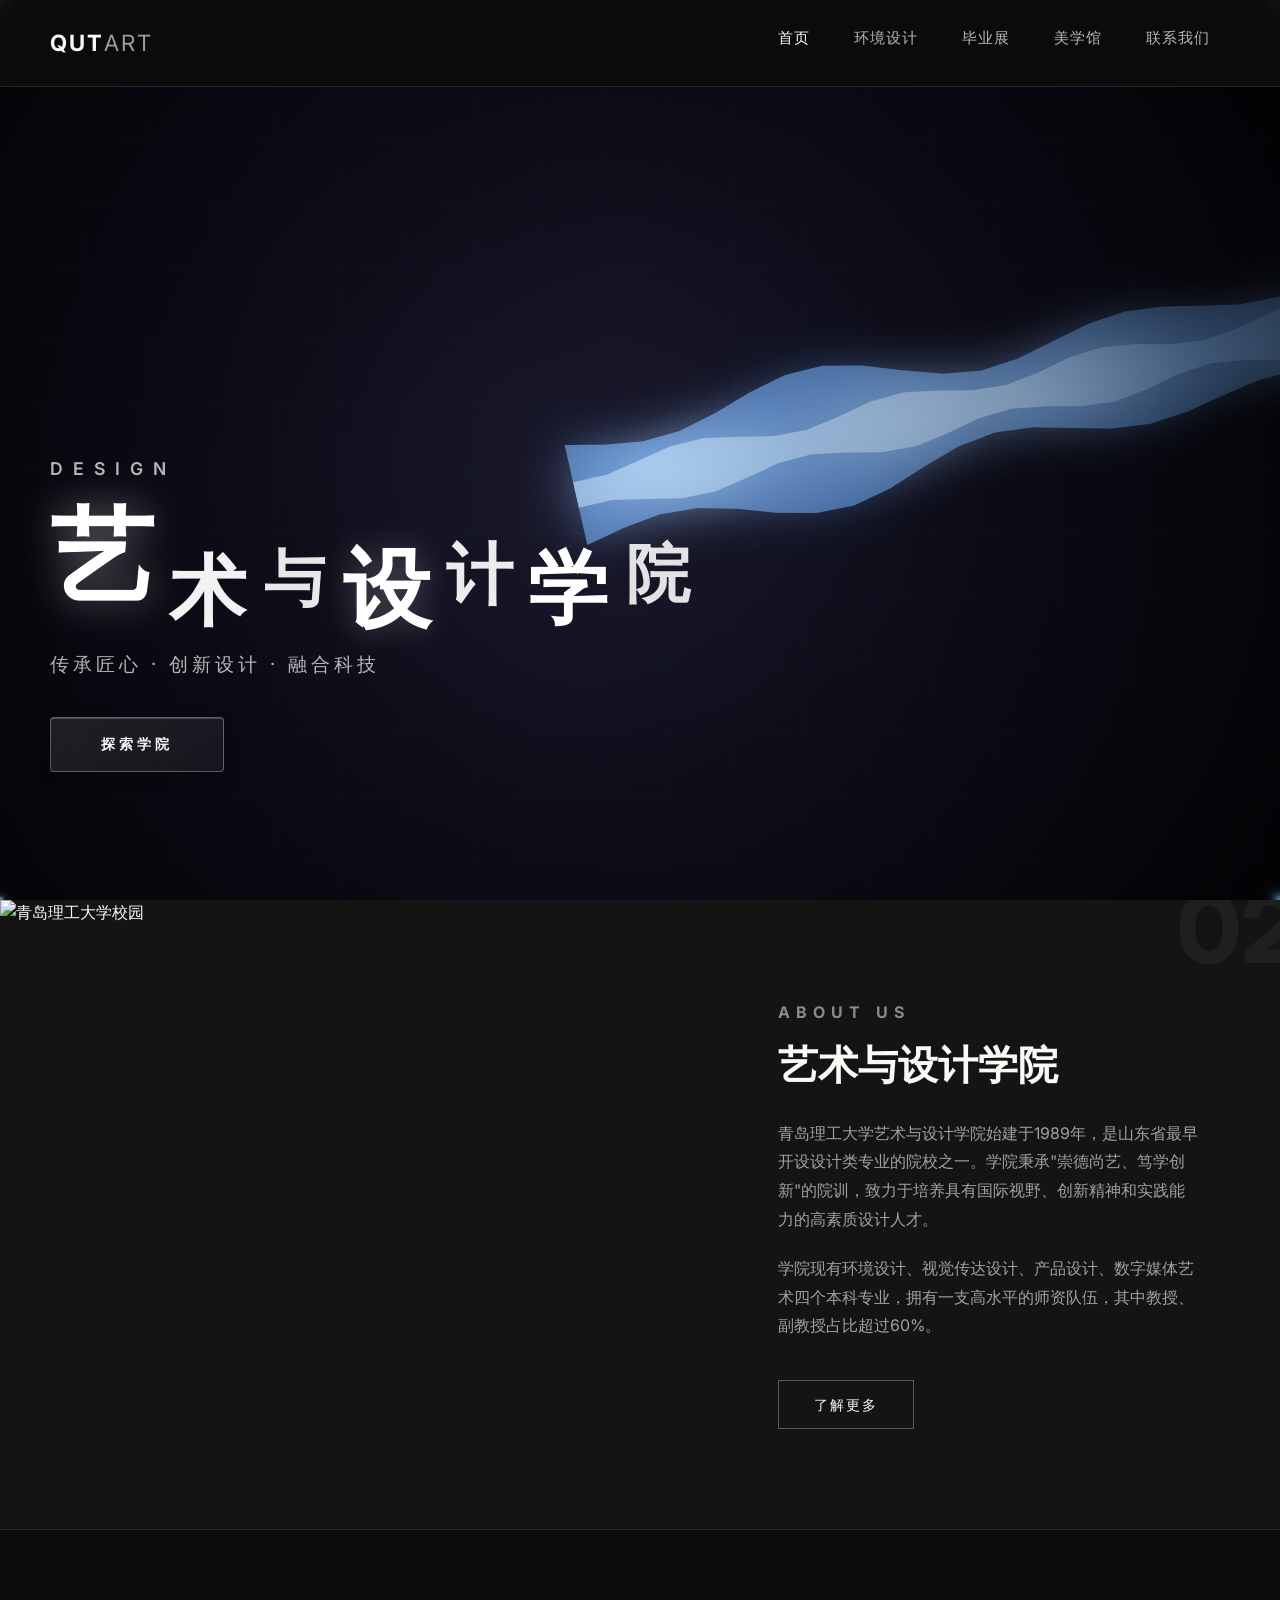
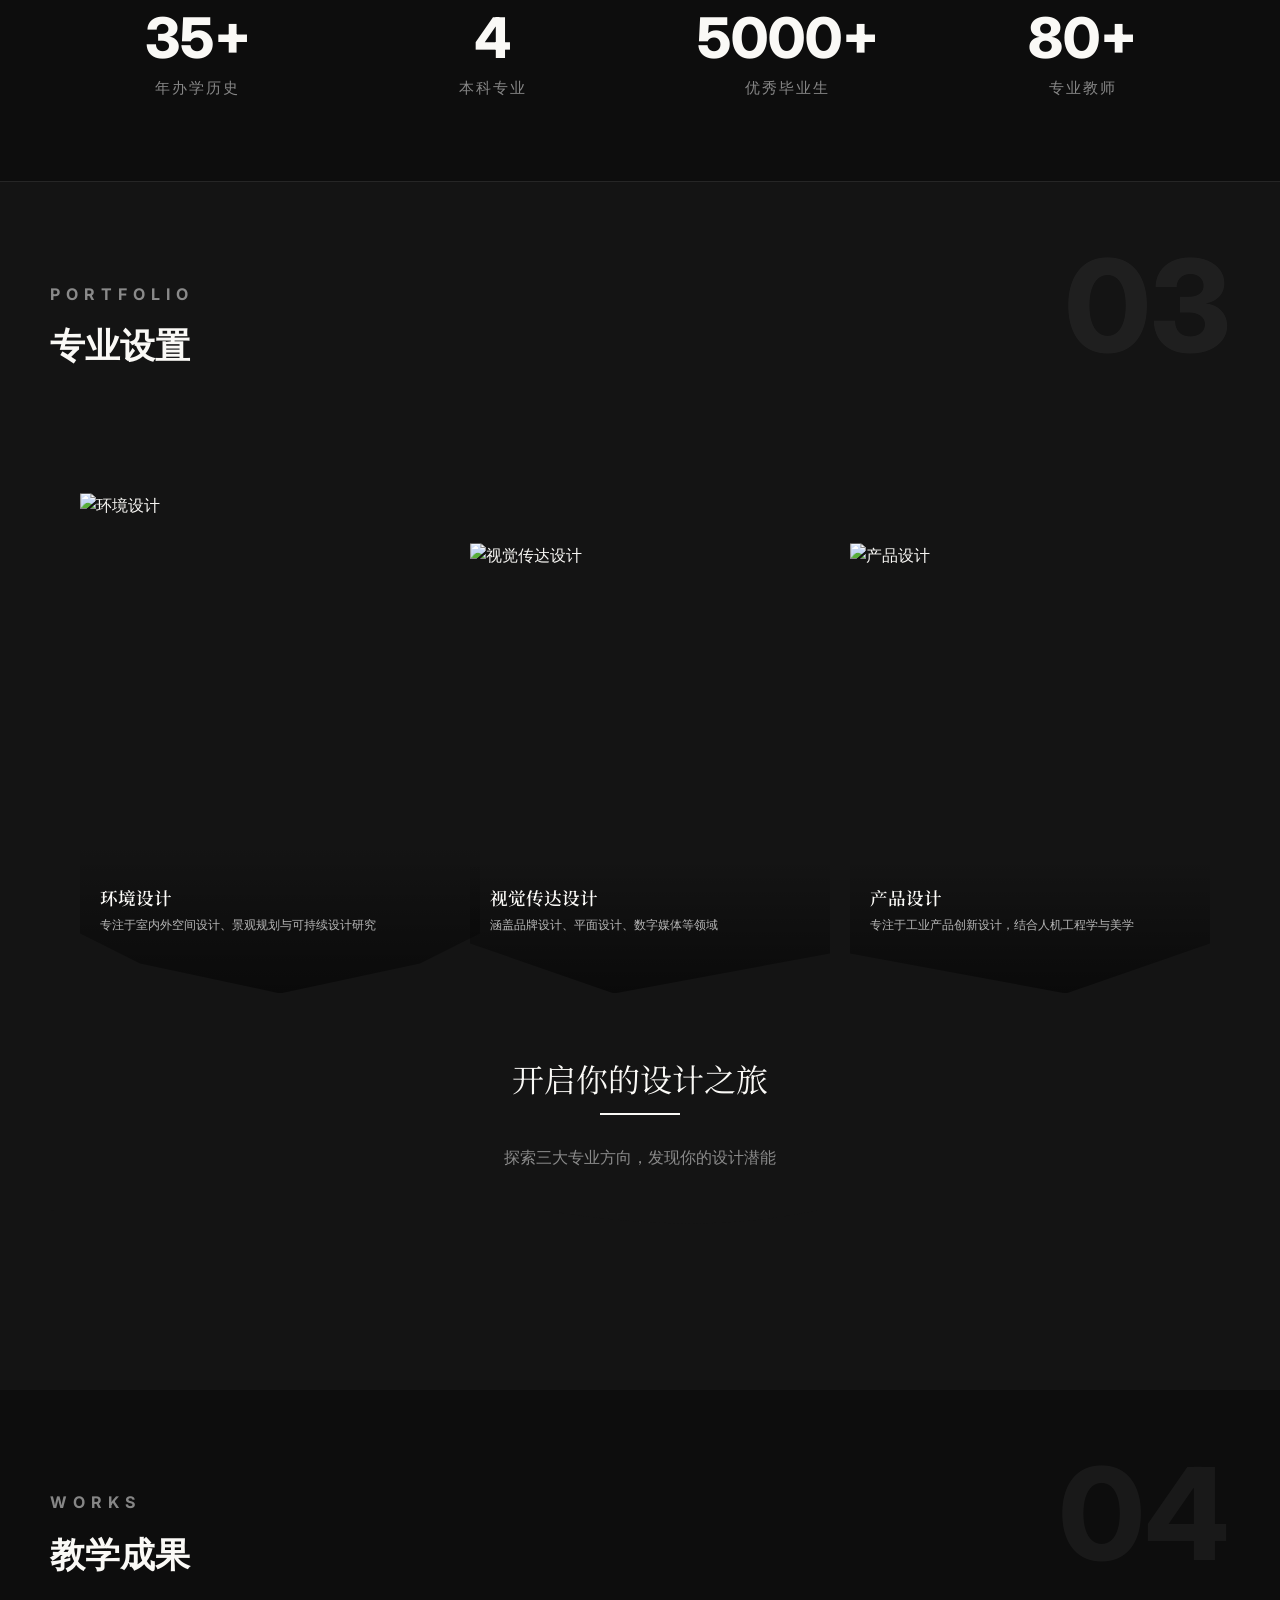
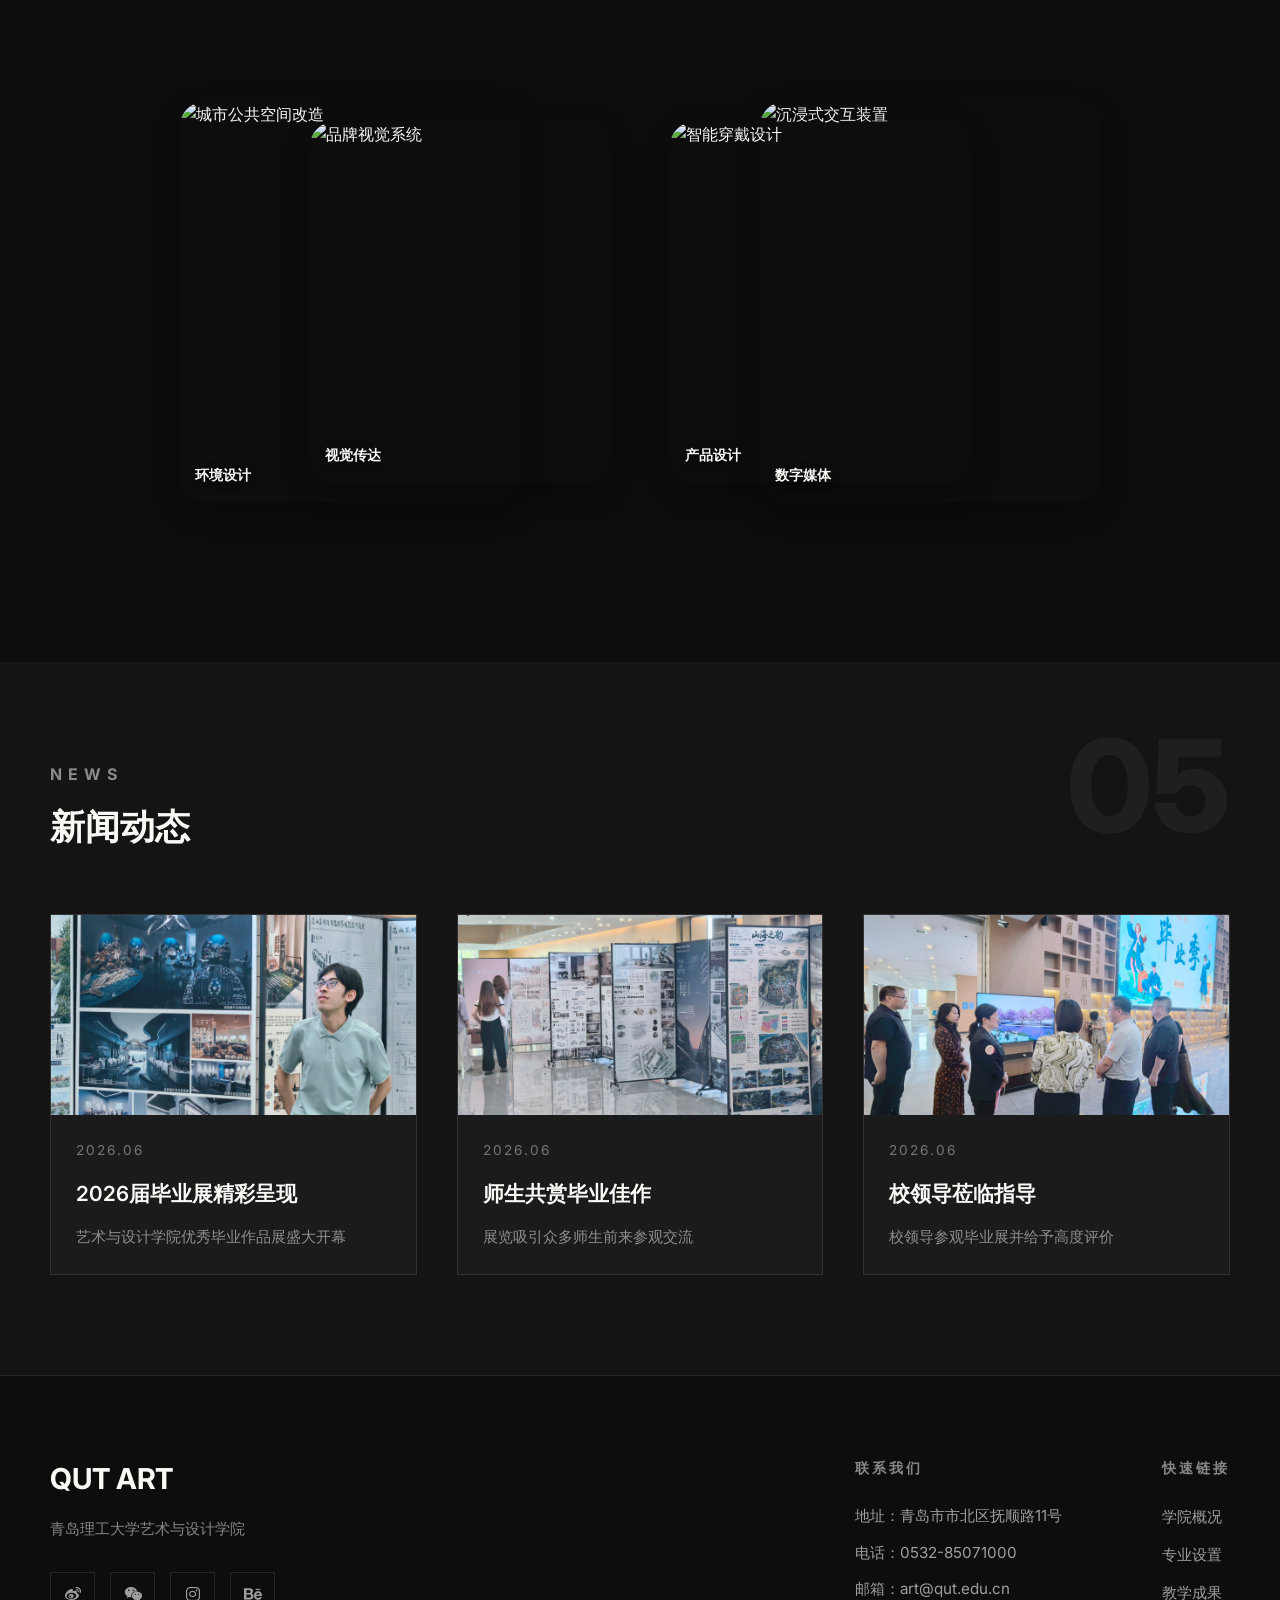
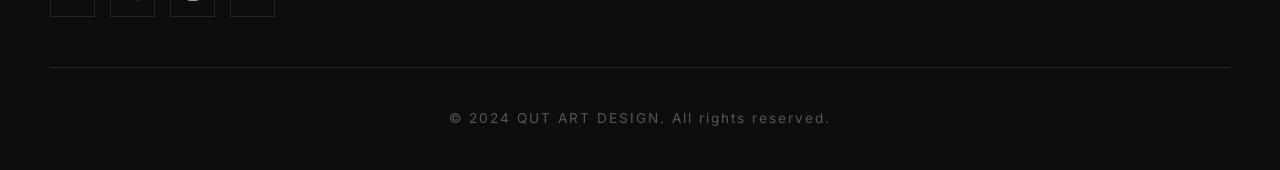
==== index.html @ e10cc4b7 "Add files via upload" ====
<!DOCTYPE html>
<html lang="zh-CN">
<head>
    <meta charset="UTF-8">
    <meta name="viewport" content="width=device-width, initial-scale=1.0">
    <title>青岛理工大学艺术与设计学院</title>
    <link rel="stylesheet" href="style.css">
    <link href="https://fonts.googleapis.com/css2?family=Inter:wght@300;400;500;600;700;800&family=Noto+Serif+SC:wght@400;500;600;700&family=Playfair+Display:wght@400;500;600;700&display=swap" rel="stylesheet">
    <link rel="stylesheet" href="https://cdnjs.cloudflare.com/ajax/libs/font-awesome/6.4.0/css/all.min.css">
</head>
<body>

    <nav id="navbar">
        <a href="index.html" class="logo">QUT<span>ART</span></a>
        <ul class="nav-links" id="navLinks">
            <li><a href="index.html" class="active">首页</a></li>
            <li><a href="about-environment.html">环境设计</a></li>
            <li><a href="graduation-exhibition.html">毕业展</a></li>
            <li><a href="tools-museum.html">美学馆</a></li>
            <li><a href="#contact">联系我们</a></li>
        </ul>
        <div class="menu-toggle" id="menuToggle">
            <span></span><span></span><span></span>
        </div>
    </nav>

    <section class="hero">
        <canvas id="heroCanvas"></canvas>
        <div class="hero-content">
            <span class="hero-tag">DESIGN</span>
            <h1 class="artistic-title">
                <span class="char-1">艺</span>
                <span class="char-2">术</span>
                <span class="char-3">与</span>
                <span class="char-4">设</span>
                <span class="char-5">计</span>
                <span class="char-6">学</span>
                <span class="char-7">院</span>
            </h1>
            <p>传承匠心 · 创新设计 · 融合科技</p>
            <a href="#about" class="hero-btn">探索学院</a>
        </div>
        <div class="hero-number">01</div>
    </section>

    <section class="about" id="about">
        <div class="about-img scroll-reveal-left">
            <img src="https://trae-api-cn.mchost.guru/api/ide/v1/text_to_image?prompt=Qingdao%20University%20of%20Technology%20campus%20scenery%20red%20brick%20buildings%20lake%20stone%20bridge%20sunset%20mountain%20view%20Chinese%20university%20campus%20landscape&image_size=portrait_4_3" alt="青岛理工大学校园">
        </div>
        <div class="about-content scroll-reveal-right">
            <span class="section-number">02</span>
            <h2>ABOUT US</h2>
            <h3>艺术与设计学院</h3>
            <p>青岛理工大学艺术与设计学院始建于1989年，是山东省最早开设设计类专业的院校之一。学院秉承"崇德尚艺、笃学创新"的院训，致力于培养具有国际视野、创新精神和实践能力的高素质设计人才。</p>
            <p>学院现有环境设计、视觉传达设计、产品设计、数字媒体艺术四个本科专业，拥有一支高水平的师资队伍，其中教授、副教授占比超过60%。</p>
            <a href="#" class="btn-outline">了解更多</a>
        </div>
    </section>
    
    <section class="stats">
        <div class="stat-item scroll-reveal scroll-reveal-delay-1">
            <h4>35+</h4>
            <p>年办学历史</p>
        </div>
        <div class="stat-item scroll-reveal scroll-reveal-delay-2">
            <h4>4</h4>
            <p>本科专业</p>
        </div>
        <div class="stat-item scroll-reveal scroll-reveal-delay-3">
            <h4>5000+</h4>
            <p>优秀毕业生</p>
        </div>
        <div class="stat-item scroll-reveal scroll-reveal-delay-4">
            <h4>80+</h4>
            <p>专业教师</p>
        </div>
    </section>

    <section class="programs" id="programs">
        <div class="section-header scroll-reveal">
            <span class="section-number">03</span>
            <h2>PORTFOLIO</h2>
            <h3>专业设置</h3>
        </div>
        
        <div class="programs-showcase">
            <div class="programs-carousel">
                <div class="program-slide program-center">
                    <div class="program-slide-inner">
                        <img src="https://trae-api-cn.mchost.guru/api/ide/v1/text_to_image?prompt=Environmental%20design%20interior%20architecture%20modern%20space%20planning%20sustainable%20living&image_size=landscape_4_3" alt="环境设计">
                        <div class="program-slide-overlay"></div>
                    </div>
                    <div class="program-slide-info">
                        <h4>环境设计</h4>
                        <p>专注于室内外空间设计、景观规划与可持续设计研究</p>
                    </div>
                </div>
                
                <div class="program-slide program-left">
                    <div class="program-slide-inner">
                        <img src="https://trae-api-cn.mchost.guru/api/ide/v1/text_to_image?prompt=Visual%20communication%20design%20graphic%20art%20brand%20identity%20creative%20typography&image_size=landscape_4_3" alt="视觉传达设计">
                        <div class="program-slide-overlay"></div>
                    </div>
                    <div class="program-slide-info">
                        <h4>视觉传达设计</h4>
                        <p>涵盖品牌设计、平面设计、数字媒体等领域</p>
                    </div>
                </div>
                
                <div class="program-slide program-right">
                    <div class="program-slide-inner">
                        <img src="https://trae-api-cn.mchost.guru/api/ide/v1/text_to_image?prompt=Product%20design%20industrial%20modern%20innovation%20technology%20creative%20form&image_size=landscape_4_3" alt="产品设计">
                        <div class="program-slide-overlay"></div>
                    </div>
                    <div class="program-slide-info">
                        <h4>产品设计</h4>
                        <p>专注于工业产品创新设计，结合人机工程学与美学</p>
                    </div>
                </div>
            </div>
            
            <div class="programs-wave"></div>
            
            <div class="programs-footer">
                <h3>开启你的设计之旅</h3>
                <p>探索三大专业方向，发现你的设计潜能</p>
            </div>
        </div>
    </section>

    <section class="works" id="works">
        <div class="section-header scroll-reveal">
            <span class="section-number">04</span>
            <h2>WORKS</h2>
            <h3>教学成果</h3>
        </div>
        <div class="works-showcase">
            <div class="works-layer works-back-layer">
                <div class="work-card scroll-reveal-left">
                    <img src="https://trae-api-cn.mchost.guru/api/ide/v1/text_to_image?prompt=Urban%20public%20space%20renovation%20modern%20park%20design%20community%20area%20green&image_size=portrait_4_3" alt="城市公共空间改造">
                    <span class="work-card-label">环境设计</span>
                </div>
                <div class="work-card scroll-reveal-right">
                    <img src="https://trae-api-cn.mchost.guru/api/ide/v1/text_to_image?prompt=Immersive%20interactive%20installation%20art%20digital%20media%20exhibition%20modern&image_size=landscape_4_3" alt="沉浸式交互装置">
                    <span class="work-card-label">数字媒体</span>
                </div>
            </div>
            <div class="works-layer works-front-layer">
                <div class="work-card scroll-reveal-left scroll-reveal-delay-1">
                    <img src="https://trae-api-cn.mchost.guru/api/ide/v1/text_to_image?prompt=Brand%20visual%20identity%20design%20logo%20system%20colorful%20graphic%20modern&image_size=landscape_4_3" alt="品牌视觉系统">
                    <span class="work-card-label">视觉传达</span>
                </div>
                <div class="work-card scroll-reveal-right scroll-reveal-delay-1">
                    <img src="https://trae-api-cn.mchost.guru/api/ide/v1/text_to_image?prompt=Smart%20wearable%20device%20design%20modern%20technology%20futuristic%20gadget&image_size=portrait_4_3" alt="智能穿戴设计">
                    <span class="work-card-label">产品设计</span>
                </div>
            </div>
        </div>
    </section>
    
    <section class="news">
        <div class="section-header scroll-reveal">
            <span class="section-number">05</span>
            <h2>NEWS</h2>
            <h3>新闻动态</h3>
        </div>
        <div class="news-grid">
            <div class="news-card scroll-reveal scroll-reveal-delay-1">
                <div class="news-img">
                    <img src="news-1.jpg" alt="毕业展现场">
                </div>
                <div class="news-content">
                    <div class="news-date">2026.06</div>
                    <h4>2026届毕业展精彩呈现</h4>
                    <p>艺术与设计学院优秀毕业作品展盛大开幕</p>
                </div>
            </div>
            <div class="news-card scroll-reveal scroll-reveal-delay-2">
                <div class="news-img">
                    <img src="news-2.jpg" alt="展览现场">
                </div>
                <div class="news-content">
                    <div class="news-date">2026.06</div>
                    <h4>师生共赏毕业佳作</h4>
                    <p>展览吸引众多师生前来参观交流</p>
                </div>
            </div>
            <div class="news-card scroll-reveal scroll-reveal-delay-3">
                <div class="news-img">
                    <img src="news-3.jpg" alt="领导参观">
                </div>
                <div class="news-content">
                    <div class="news-date">2026.06</div>
                    <h4>校领导莅临指导</h4>
                    <p>校领导参观毕业展并给予高度评价</p>
                </div>
            </div>
        </div>
    </section>

    <footer id="contact">
        <div class="footer-content">
            <div class="footer-left">
                <h3>QUT ART</h3>
                <p>青岛理工大学艺术与设计学院</p>
                <div class="social-icons">
                    <a href="#"><i class="fab fa-weibo"></i></a>
                    <a href="#"><i class="fab fa-weixin"></i></a>
                    <a href="#"><i class="fab fa-instagram"></i></a>
                    <a href="#"><i class="fab fa-behance"></i></a>
                </div>
            </div>
            <div class="footer-right">
                <div class="footer-section">
                    <h4>联系我们</h4>
                    <p>地址：青岛市市北区抚顺路11号</p>
                    <p>电话：0532-85071000</p>
                    <p>邮箱：art@qut.edu.cn</p>
                </div>
                <div class="footer-section">
                    <h4>快速链接</h4>
                    <ul>
                        <li><a href="#about">学院概况</a></li>
                        <li><a href="#programs">专业设置</a></li>
                        <li><a href="#works">教学成果</a></li>
                    </ul>
                </div>
            </div>
        </div>
        <div class="copyright">
            <p>&copy; 2024 QUT ART DESIGN. All rights reserved.</p>
        </div>
    </footer>

    <script src="script.js"></script>
</body>
</html>
---- style.css ----
:root {
    --primary-color: #1a1a1a;
    --secondary-color: #faf9f6;
    --accent-color: #ffffff;
    --dark-bg: #0d0d0d;
    --section-bg: #141414;
    --border-color: rgba(255, 255, 255, 0.1);
}

* {
    margin: 0;
    padding: 0;
    box-sizing: border-box;
}

html {
    scroll-behavior: smooth;
}

body {
    font-family: 'Inter', 'Helvetica Neue', sans-serif;
    background-color: var(--dark-bg);
    color: var(--secondary-color);
    line-height: 1.6;
    overflow-x: hidden;
}

nav {
    position: fixed;
    top: 0;
    left: 0;
    width: 100%;
    z-index: 1000;
    background: rgba(13, 13, 13, 0.9);
    backdrop-filter: blur(20px);
    -webkit-backdrop-filter: blur(20px);
    border-bottom: 1px solid var(--border-color);
}

nav .logo {
    float: left;
    padding: 25px 50px;
    font-size: 1.4rem;
    font-weight: 700;
    text-decoration: none;
    color: var(--secondary-color);
    letter-spacing: 2px;
}

nav .logo span {
    color: rgba(255, 255, 255, 0.6);
    font-weight: 400;
}

.nav-links {
    float: right;
    list-style: none;
    margin-right: 50px;
}

.nav-links li {
    display: inline-block;
    padding: 25px 20px;
}

.nav-links li a {
    text-decoration: none;
    color: rgba(255, 255, 255, 0.7);
    font-weight: 400;
    font-size: 0.95rem;
    letter-spacing: 1px;
    transition: color 0.3s ease;
}

.nav-links li a:hover,
.nav-links li a.active {
    color: var(--secondary-color);
}

.menu-toggle {
    display: none;
    float: right;
    padding: 25px;
    cursor: pointer;
}

.menu-toggle span {
    display: block;
    width: 25px;
    height: 2px;
    background: var(--secondary-color);
    margin: 6px 0;
    transition: all 0.3s ease;
}

.hero {
    min-height: 100vh;
    position: relative;
    overflow: hidden;
}

#heroCanvas {
    position: absolute;
    top: 0;
    left: 0;
    width: 100%;
    height: 100%;
    z-index: 1;
}

.hero-content {
    position: absolute;
    bottom: 120px;
    left: 50px;
    z-index: 2;
    max-width: 800px;
}

.hero-tag {
    display: block;
    font-size: 1.1rem;
    letter-spacing: 10px;
    color: rgba(255, 255, 255, 0.7);
    margin-bottom: 30px;
    text-transform: uppercase;
    font-weight: 600;
}

.hero-content h1 {
    font-size: 6rem;
    font-weight: 800;
    letter-spacing: -2px;
    line-height: 1.1;
    margin-bottom: 20px;
    color: var(--secondary-color);
}

/* 艺术标题样式 */
.artistic-title {
    display: inline-block;
    position: relative;
    margin-bottom: 25px;
}

.artistic-title span {
    display: inline-block;
    transition: all 0.4s cubic-bezier(0.175, 0.885, 0.32, 1.275);
    position: relative;
}

.char-1 {
    font-size: 6.5rem;
    font-weight: 900;
    transform: translateY(-15px);
    color: #ffffff;
    text-shadow: 0 0 40px rgba(255, 255, 255, 0.4);
}

.char-2 {
    font-size: 4.8rem;
    font-weight: 700;
    transform: translateY(10px);
    color: rgba(255, 255, 255, 0.95);
}

.char-3 {
    font-size: 3.8rem;
    font-weight: 600;
    transform: translateY(-8px);
    color: rgba(255, 255, 255, 0.9);
    margin: 0 3px;
}

.char-4 {
    font-size: 5.5rem;
    font-weight: 800;
    transform: translateY(12px);
    color: #ffffff;
    text-shadow: 0 0 30px rgba(255, 255, 255, 0.25);
}

.char-5 {
    font-size: 4.2rem;
    font-weight: 700;
    transform: translateY(-10px);
    color: rgba(255, 255, 255, 0.92);
}

.char-6 {
    font-size: 5rem;
    font-weight: 800;
    transform: translateY(8px);
    color: #ffffff;
}

.char-7 {
    font-size: 4rem;
    font-weight: 600;
    transform: translateY(-12px);
    color: rgba(255, 255, 255, 0.88);
    margin-left: 3px;
}

/* 悬停效果 */
.artistic-title:hover .char-1 {
    transform: translateY(-25px) scale(1.08);
}

.artistic-title:hover .char-2 {
    transform: translateY(0px) scale(1.05);
}

.artistic-title:hover .char-3 {
    transform: translateY(-18px) scale(1.06);
}

.artistic-title:hover .char-4 {
    transform: translateY(2px) scale(1.07);
}

.artistic-title:hover .char-5 {
    transform: translateY(-20px) scale(1.08);
}

.artistic-title:hover .char-6 {
    transform: translateY(-5px) scale(1.06);
}

.artistic-title:hover .char-7 {
    transform: translateY(-25px) scale(1.09);
}

.hero-content p {
    font-size: 1.2rem;
    color: rgba(255, 255, 255, 0.7);
    margin-bottom: 35px;
    letter-spacing: 4px;
    font-weight: 400;
    line-height: 1.8;
}

.hero-btn {
    display: inline-block;
    padding: 16px 50px;
    background: linear-gradient(135deg, rgba(255, 255, 255, 0.1) 0%, rgba(255, 255, 255, 0.05) 100%);
    border: 1px solid rgba(255, 255, 255, 0.3);
    color: var(--secondary-color);
    text-decoration: none;
    font-weight: 600;
    letter-spacing: 4px;
    transition: all 0.4s cubic-bezier(0.16, 1, 0.3, 1);
    text-transform: uppercase;
    font-size: 0.85rem;
    border-radius: 4px;
    position: relative;
    overflow: hidden;
    backdrop-filter: blur(10px);
    box-shadow: 
        0 4px 15px rgba(0, 0, 0, 0.2),
        inset 0 1px 0 rgba(255, 255, 255, 0.2);
}

.hero-btn::before {
    content: '';
    position: absolute;
    top: 0;
    left: -100%;
    width: 100%;
    height: 100%;
    background: linear-gradient(90deg, transparent, rgba(255, 255, 255, 0.2), transparent);
    transition: left 0.6s ease;
}

.hero-btn:hover::before {
    left: 100%;
}

.hero-btn:hover {
    background: linear-gradient(135deg, rgba(255, 255, 255, 0.2) 0%, rgba(255, 255, 255, 0.1) 100%);
    border-color: rgba(255, 255, 255, 0.6);
    transform: translateY(-3px) scale(1.02);
    box-shadow: 
        0 15px 40px rgba(0, 0, 0, 0.4),
        0 5px 15px rgba(0, 0, 0, 0.2),
        inset 0 1px 0 rgba(255, 255, 255, 0.3);
    letter-spacing: 5px;
}

.hero-btn:active {
    transform: translateY(-1px) scale(0.98);
    box-shadow: 
        0 8px 25px rgba(0, 0, 0, 0.3),
        inset 0 1px 0 rgba(255, 255, 255, 0.2);
}

.hero-number {
    position: absolute;
    right: 50px;
    bottom: 50px;
    font-size: 15rem;
    font-weight: 800;
    color: rgba(255, 255, 255, 0.03);
    letter-spacing: -10px;
    line-height: 1;
}

.about {
    display: grid;
    grid-template-columns: 1.2fr 1fr;
    gap: 0;
    background: var(--section-bg);
}

.about-img {
    position: relative;
    overflow: hidden;
}

.about-img img {
    width: 100%;
    height: 100%;
    object-fit: cover;
    min-height: 500px;
}

.about-content {
    padding: 100px 80px;
    display: flex;
    flex-direction: column;
    justify-content: center;
}

.section-number {
    font-size: 6rem;
    font-weight: 800;
    color: rgba(255, 255, 255, 0.05);
    line-height: 1;
    position: absolute;
    top: -20px;
    right: -20px;
}

.about-content h2 {
    font-size: 1rem;
    letter-spacing: 6px;
    color: rgba(255, 255, 255, 0.5);
    margin-bottom: 15px;
    text-transform: uppercase;
}

.about-content h3 {
    font-size: 2.5rem;
    font-weight: 700;
    margin-bottom: 30px;
    line-height: 1.2;
}

.about-content p {
    font-size: 1rem;
    color: rgba(255, 255, 255, 0.6);
    line-height: 1.8;
    margin-bottom: 20px;
}

.btn-outline {
    display: inline-block;
    padding: 12px 35px;
    border: 1px solid rgba(255, 255, 255, 0.3);
    color: var(--secondary-color);
    text-decoration: none;
    font-size: 0.9rem;
    letter-spacing: 2px;
    margin-top: 20px;
    transition: all 0.3s ease;
    text-transform: uppercase;
    width: fit-content;
}

.btn-outline:hover {
    background: rgba(255, 255, 255, 0.1);
    border-color: rgba(255, 255, 255, 0.6);
}

.stats {
    display: grid;
    grid-template-columns: repeat(4, 1fr);
    padding: 80px 50px;
    background: var(--dark-bg);
    border-top: 1px solid var(--border-color);
    border-bottom: 1px solid var(--border-color);
}

.stat-item {
    text-align: center;
}

.stat-item h4 {
    font-size: 3.5rem;
    font-weight: 800;
    color: var(--secondary-color);
    margin-bottom: 10px;
    line-height: 1;
}

.stat-item p {
    font-size: 0.95rem;
    color: rgba(255, 255, 255, 0.5);
    letter-spacing: 2px;
    text-transform: uppercase;
}

.programs {
    padding: 100px 50px;
    background: var(--section-bg);
}

.section-header {
    margin-bottom: 60px;
    position: relative;
}

.section-header .section-number {
    font-size: 12rem;
    top: -40px;
    right: 0;
}

.section-header h2 {
    font-size: 1rem;
    letter-spacing: 6px;
    color: rgba(255, 255, 255, 0.5);
    margin-bottom: 10px;
    text-transform: uppercase;
}

.section-header h3 {
    font-size: 2.2rem;
    font-weight: 700;
}

.programs-showcase {
    position: relative;
    padding: 60px 0 80px;
    overflow: visible;
}

.programs-carousel {
    display: flex;
    align-items: flex-end;
    justify-content: center;
    gap: 0;
    position: relative;
    width: 100%;
    max-width: 1200px;
    margin: 0 auto;
}

.program-slide {
    position: relative;
    transition: all 0.5s cubic-bezier(0.4, 0, 0.2, 1);
    cursor: pointer;
    background: transparent;
}

.program-slide:hover {
    z-index: 20;
}

.program-slide-inner {
    position: relative;
    overflow: hidden;
}

.program-slide-inner img {
    width: 100%;
    height: 100%;
    object-fit: cover;
    transition: transform 0.5s ease;
}

.program-slide:hover .program-slide-inner img {
    transform: scale(1.05);
}

.program-slide-overlay {
    position: absolute;
    top: 0;
    left: 0;
    width: 100%;
    height: 100%;
    background: linear-gradient(to bottom, transparent 70%, rgba(0, 0, 0, 0.5));
    pointer-events: none;
}

.program-slide-info {
    position: absolute;
    bottom: 60px;
    left: 20px;
    right: 20px;
    z-index: 5;
}

.program-slide-info h4 {
    font-family: 'Noto Serif SC', serif;
    font-size: 1.1rem;
    font-weight: 600;
    margin-bottom: 4px;
    color: var(--secondary-color);
}

.program-slide-info p {
    font-size: 0.78rem;
    color: rgba(255, 255, 255, 0.7);
    line-height: 1.4;
}

.program-center {
    width: 400px;
    height: 500px;
    z-index: 10;
    clip-path: polygon(
        0 0,
        100% 0,
        100% calc(100% - 60px),
        85% calc(100% - 30px),
        50% 100%,
        15% calc(100% - 30px),
        0 calc(100% - 60px)
    );
}

.program-center .program-slide-inner {
    height: 100%;
}

.program-left,
.program-right {
    width: 360px;
    height: 450px;
    z-index: 5;
}

.program-left .program-slide-inner,
.program-right .program-slide-inner {
    height: 100%;
}

.program-left {
    clip-path: polygon(
        0 0,
        100% 0,
        100% calc(100% - 40px),
        70% calc(100% - 20px),
        40% 100%,
        0 calc(100% - 50px)
    );
    transform: translateX(-10px);
}

.program-right {
    clip-path: polygon(
        0 0,
        100% 0,
        100% calc(100% - 50px),
        60% 100%,
        30% calc(100% - 20px),
        0 calc(100% - 40px)
    );
    transform: translateX(10px);
}

.programs-wave {
    position: absolute;
    bottom: 0;
    left: 0;
    width: 100%;
    height: 80px;
    background: url("data:image/svg+xml,%3Csvg xmlns='http://www.w3.org/2000/svg' viewBox='0 0 1440 320'%3E%3Cpath fill='%23141414' fill-opacity='1' d='M0,224L48,213.3C96,203,192,181,288,181.3C384,181,480,203,576,218.7C672,235,768,245,864,234.7C960,224,1056,192,1152,181.3C1248,171,1344,181,1392,186.7L1440,192L1440,320L1392,320C1344,320,1248,320,1152,320C1056,320,960,320,864,320C768,320,672,320,576,320C480,320,384,320,288,320C192,320,96,320,48,320L0,320Z'%3E%3C/path%3E%3C/svg%3E") no-repeat bottom center;
    background-size: cover;
}

.programs-footer {
    text-align: center;
    padding: 60px 30px 40px;
}

.programs-footer h3 {
    font-family: 'Noto Serif SC', serif;
    font-size: 2rem;
    font-weight: 400;
    color: var(--secondary-color);
    margin-bottom: 15px;
    position: relative;
    display: inline-block;
}

.programs-footer h3::after {
    content: '';
    position: absolute;
    bottom: -10px;
    left: 50%;
    transform: translateX(-50%);
    width: 80px;
    height: 2px;
    background: var(--secondary-color);
}

.programs-footer p {
    font-size: 1rem;
    color: rgba(255, 255, 255, 0.5);
    margin-top: 25px;
}

@media (max-width: 1024px) {
    .program-center {
        width: 320px;
        height: 420px;
        clip-path: polygon(
            0 0,
            100% 0,
            100% calc(100% - 50px),
            85% calc(100% - 25px),
            50% 100%,
            15% calc(100% - 25px),
            0 calc(100% - 50px)
        );
    }
    
    .program-left,
    .program-right {
        width: 280px;
        height: 380px;
    }
    
    .program-left {
        clip-path: polygon(
            0 0,
            100% 0,
            100% calc(100% - 35px),
            70% calc(100% - 18px),
            40% 100%,
            0 calc(100% - 45px)
        );
    }
    
    .program-right {
        clip-path: polygon(
            0 0,
            100% 0,
            100% calc(100% - 45px),
            60% 100%,
            30% calc(100% - 18px),
            0 calc(100% - 35px)
        );
    }
}

@media (max-width: 768px) {
    .programs-carousel {
        flex-direction: column;
        gap: 20px;
        align-items: center;
    }
    
    .program-center,
    .program-left,
    .program-right {
        width: 100%;
        max-width: 320px;
        height: 380px;
        transform: none !important;
        clip-path: polygon(
            0 0,
            100% 0,
            100% calc(100% - 40px),
            85% calc(100% - 20px),
            50% 100%,
            15% calc(100% - 20px),
            0 calc(100% - 40px)
        );
    }
    
    .programs-wave {
        height: 60px;
    }
    
    .programs-footer {
        padding: 50px 20px 30px;
    }
    
    .programs-footer h3 {
        font-size: 1.6rem;
    }
}

.works {
    padding: 100px 50px;
    background: var(--dark-bg);
}

.works-showcase {
    max-width: 1000px;
    margin: 0 auto;
    padding: 60px 0;
    position: relative;
}

.works-layer {
    display: flex;
    justify-content: center;
    align-items: center;
    gap: 40px;
    width: 100%;
}

.works-back-layer {
    z-index: 1;
    position: relative;
}

.works-front-layer {
    z-index: 2;
    position: absolute;
    top: 50%;
    left: 50%;
    transform: translate(-50%, -50%);
}

.work-card {
    position: relative;
    overflow: hidden;
    border-radius: 24px;
    box-shadow: 0 10px 30px rgba(0, 0, 0, 0.3);
    cursor: pointer;
    transition: all 0.4s cubic-bezier(0.4, 0, 0.2, 1);
}

.work-card:hover {
    transform: translateY(-8px) scale(1.02);
    box-shadow: 0 20px 40px rgba(0, 0, 0, 0.4);
}

.work-card img {
    width: 100%;
    height: 100%;
    object-fit: cover;
    transition: transform 0.5s ease;
}

.work-card:hover img {
    transform: scale(1.05);
}

.work-card-label {
    position: absolute;
    bottom: 15px;
    left: 15px;
    font-size: 0.85rem;
    font-weight: 600;
    color: var(--secondary-color);
    text-shadow: 0 2px 8px rgba(0, 0, 0, 0.5);
}

.works-back-layer .work-card {
    width: 340px;
    height: 400px;
}

.works-back-layer .work-card:nth-child(1) {
    margin-right: 100px;
}

.works-back-layer .work-card:nth-child(2) {
    margin-left: 100px;
}

.works-front-layer .work-card {
    width: 300px;
    height: 360px;
}

.works-front-layer .work-card:nth-child(1) {
    margin-right: 10px;
}

.works-front-layer .work-card:nth-child(2) {
    margin-left: 10px;
}

@media (max-width: 800px) {
    .works-showcase {
        padding: 40px 0;
    }
    
    .works-layer {
        position: static;
        transform: none;
        flex-direction: column;
        gap: 25px;
    }
    
    .works-back-layer,
    .works-front-layer {
        position: static;
        transform: none;
    }
    
    .works-back-layer .work-card,
    .works-front-layer .work-card {
        width: 100%;
        max-width: 280px;
        height: 320px;
        margin: 0 !important;
    }
    
    .works-front-layer {
        margin-top: -40px;
    }
    
    .works-front-layer .work-card {
        margin-top: -20px;
    }
}

.news {
    padding: 100px 50px;
    background: var(--section-bg);
}

.news-grid {
    display: grid;
    grid-template-columns: repeat(3, 1fr);
    gap: 40px;
    max-width: 1200px;
    margin: 0 auto;
}

.news-card {
    background: rgba(255, 255, 255, 0.03);
    border: 1px solid rgba(255, 255, 255, 0.1);
    overflow: hidden;
    transition: transform 0.3s ease;
}

.news-card:hover {
    transform: translateY(-8px);
    border-color: rgba(255, 255, 255, 0.2);
}

.news-img {
    position: relative;
    overflow: hidden;
    height: 200px;
}

.news-img img {
    width: 100%;
    height: 100%;
    object-fit: cover;
    transition: transform 0.5s ease;
}

.news-card:hover .news-img img {
    transform: scale(1.1);
}

.news-content {
    padding: 25px;
}

.news-date {
    font-size: 0.85rem;
    color: rgba(255, 255, 255, 0.4);
    letter-spacing: 2px;
    margin-bottom: 15px;
}

.news-card h4 {
    font-size: 1.3rem;
    font-weight: 600;
    margin-bottom: 15px;
    transition: color 0.3s ease;
}

.news-card:hover h4 {
    color: rgba(255, 255, 255, 0.7);
}

.news-card p {
    font-size: 0.95rem;
    color: rgba(255, 255, 255, 0.5);
    line-height: 1.6;
}

footer {
    background: var(--dark-bg);
    padding: 80px 50px 40px;
    border-top: 1px solid var(--border-color);
}

.footer-content {
    display: flex;
    justify-content: space-between;
    max-width: 1400px;
    margin: 0 auto;
    padding-bottom: 50px;
    border-bottom: 1px solid var(--border-color);
}

.footer-left h3 {
    font-size: 1.8rem;
    font-weight: 700;
    margin-bottom: 15px;
}

.footer-left p {
    font-size: 0.95rem;
    color: rgba(255, 255, 255, 0.5);
    margin-bottom: 30px;
}

.social-icons {
    display: flex;
    gap: 15px;
}

.social-icons a {
    width: 45px;
    height: 45px;
    border: 1px solid var(--border-color);
    display: flex;
    align-items: center;
    justify-content: center;
    color: rgba(255, 255, 255, 0.6);
    text-decoration: none;
    transition: all 0.3s ease;
}

.social-icons a:hover {
    background: rgba(255, 255, 255, 0.1);
    color: var(--secondary-color);
    border-color: rgba(255, 255, 255, 0.3);
}

.footer-right {
    display: flex;
    gap: 100px;
}

.footer-section h4 {
    font-size: 0.9rem;
    letter-spacing: 3px;
    color: rgba(255, 255, 255, 0.5);
    margin-bottom: 25px;
    text-transform: uppercase;
}

.footer-section p {
    font-size: 0.95rem;
    color: rgba(255, 255, 255, 0.6);
    margin-bottom: 12px;
}

.footer-section ul {
    list-style: none;
}

.footer-section ul li {
    margin-bottom: 12px;
}

.footer-section ul li a {
    font-size: 0.95rem;
    color: rgba(255, 255, 255, 0.6);
    text-decoration: none;
    transition: color 0.3s ease;
}

.footer-section ul li a:hover {
    color: var(--secondary-color);
}

.copyright {
    text-align: center;
    padding-top: 40px;
    color: rgba(255, 255, 255, 0.3);
    font-size: 0.85rem;
    letter-spacing: 2px;
}

/* 滚动动画 */
.scroll-reveal {
    opacity: 0;
    transform: translateY(60px);
    transition: all 0.8s cubic-bezier(0.16, 1, 0.3, 1);
}

.scroll-reveal.active {
    opacity: 1;
    transform: translateY(0);
}

.scroll-reveal-left {
    opacity: 0;
    transform: translateX(-80px);
    transition: all 0.8s cubic-bezier(0.16, 1, 0.3, 1);
}

.scroll-reveal-left.active {
    opacity: 1;
    transform: translateX(0);
}

.scroll-reveal-right {
    opacity: 0;
    transform: translateX(80px);
    transition: all 0.8s cubic-bezier(0.16, 1, 0.3, 1);
}

.scroll-reveal-right.active {
    opacity: 1;
    transform: translateX(0);
}

.scroll-reveal-scale {
    opacity: 0;
    transform: scale(0.8);
    transition: all 0.8s cubic-bezier(0.16, 1, 0.3, 1);
}

.scroll-reveal-scale.active {
    opacity: 1;
    transform: scale(1);
}

.scroll-reveal-delay-1 { transition-delay: 0.1s; }
.scroll-reveal-delay-2 { transition-delay: 0.2s; }
.scroll-reveal-delay-3 { transition-delay: 0.3s; }
.scroll-reveal-delay-4 { transition-delay: 0.4s; }

@media (max-width: 1024px) {
    .hero-content h1 {
        font-size: 4rem;
    }
    
    .hero-number {
        font-size: 10rem;
    }
    
    .about {
        grid-template-columns: 1fr;
    }
    
    .about-content {
        padding: 60px 50px;
    }
    
    .footer-right {
        gap: 50px;
    }
}

@media (max-width: 768px) {
    .nav-links {
        position: fixed;
        top: 70px;
        left: -100%;
        width: 100%;
        height: calc(100vh - 70px);
        background: rgba(13, 13, 13, 0.98);
        flex-direction: column;
        text-align: center;
        transition: left 0.3s ease;
        margin: 0;
        padding-top: 50px;
        z-index: 1001;
    }

    .nav-links.active {
        left: 0;
    }

    .nav-links li {
        display: block;
        padding: 20px 0;
    }

    .menu-toggle {
        display: block;
    }

    .hero-content {
        padding: 150px 30px 80px;
    }
    
    .hero-content h1 {
        font-size: 3rem;
    }
    
    .hero-number {
        display: none;
    }
    
    .stats {
        grid-template-columns: repeat(2, 1fr);
        gap: 30px;
    }
    
    .news-grid {
        grid-template-columns: 1fr;
    }
    
    .footer-content {
        flex-direction: column;
        gap: 50px;
    }
    
    .footer-right {
        gap: 50px;
    }
}

@media (max-width: 480px) {
    nav .logo {
        padding: 20px 25px;
        font-size: 1.2rem;
    }
    
    .hero-content {
        padding: 120px 25px 60px;
    }
    
    .hero-content h1 {
        font-size: 2.2rem;
    }
    
    .about-content {
        padding: 40px 25px;
    }
    
    .about-content h3 {
        font-size: 1.8rem;
    }
    
    .stats {
        grid-template-columns: 1fr;
    }
    
    .carousel-track {
        transform: perspective(1000px) rotateY(0deg);
    }
    
    .carousel-item {
        width: 200px;
        margin: 0 10px;
    }
}

.gallery-section {
    padding: 100px 50px;
    background: var(--dark-bg);
    overflow: hidden;
}

.gallery-header {
    text-align: center;
    margin-bottom: 80px;
}

.gallery-header h2 {
    font-family: 'Noto Serif SC', serif;
    font-size: 2.5rem;
    font-weight: 400;
    color: var(--secondary-color);
    margin-bottom: 15px;
}

.gallery-header p {
    color: rgba(255, 255, 255, 0.6);
    font-size: 1.1rem;
}

.carousel-container {
    position: relative;
    width: 100%;
    height: 600px;
    display: flex;
    align-items: center;
    justify-content: center;
    perspective: 1500px;
    overflow: visible;
}

.carousel-btn {
    position: absolute;
    top: 50%;
    transform: translateY(-50%);
    width: 60px;
    height: 60px;
    background: rgba(255, 255, 255, 0.1);
    border: 1px solid rgba(255, 255, 255, 0.2);
    border-radius: 50%;
    color: var(--secondary-color);
    font-size: 1.5rem;
    cursor: pointer;
    z-index: 100;
    display: flex;
    align-items: center;
    justify-content: center;
    transition: all 0.3s ease;
    backdrop-filter: blur(10px);
}

.carousel-btn:hover {
    background: rgba(255, 255, 255, 0.2);
    transform: translateY(-50%) scale(1.1);
}

.carousel-prev {
    left: 30px;
}

.carousel-next {
    right: 30px;
}

.carousel-track {
    position: relative;
    width: 100%;
    height: 100%;
    display: flex;
    align-items: center;
    justify-content: center;
    transform-style: preserve-3d;
    transition: transform 0.8s cubic-bezier(0.4, 0, 0.2, 1);
}

.carousel-item {
    position: absolute;
    width: 320px;
    height: 480px;
    margin: 0 15px;
    border-radius: 12px;
    overflow: hidden;
    box-shadow: 0 20px 60px rgba(0, 0, 0, 0.5);
    transition: all 0.8s cubic-bezier(0.4, 0, 0.2, 1);
    cursor: pointer;
}

.carousel-item img {
    width: 100%;
    height: 100%;
    object-fit: cover;
    transition: transform 0.5s ease;
}

.carousel-item:hover img {
    transform: scale(1.05);
}

.carousel-item-info {
    position: absolute;
    bottom: 0;
    left: 0;
    right: 0;
    padding: 25px;
    background: linear-gradient(to top, rgba(0, 0, 0, 0.9), rgba(0, 0, 0, 0));
    opacity: 0;
    transform: translateY(20px);
    transition: all 0.4s ease;
}

.carousel-item:hover .carousel-item-info {
    opacity: 1;
    transform: translateY(0);
}

.carousel-item-info .carousel-category {
    display: inline-block;
    padding: 6px 15px;
    background: rgba(255, 255, 255, 0.15);
    border-radius: 20px;
    font-size: 0.85rem;
    color: rgba(255, 255, 255, 0.9);
    margin-bottom: 10px;
}

.carousel-item-info h3 {
    font-family: 'Noto Serif SC', serif;
    font-size: 1.4rem;
    color: var(--secondary-color);
    margin-bottom: 8px;
}

.carousel-item-info p {
    font-size: 0.95rem;
    color: rgba(255, 255, 255, 0.7);
}

.carousel-item.active {
    transform: translateZ(0) scale(1);
    z-index: 10;
    box-shadow: 0 30px 80px rgba(0, 0, 0, 0.6);
}

.carousel-item.prev {
    transform: translateX(-400px) translateZ(-200px) rotateY(20deg) scale(0.8);
    opacity: 0.7;
    z-index: 5;
}

.carousel-item.next {
    transform: translateX(400px) translateZ(-200px) rotateY(-20deg) scale(0.8);
    opacity: 0.7;
    z-index: 5;
}

.carousel-item.far-prev {
    transform: translateX(-600px) translateZ(-400px) rotateY(30deg) scale(0.6);
    opacity: 0.4;
    z-index: 1;
}

.carousel-item.far-next {
    transform: translateX(600px) translateZ(-400px) rotateY(-30deg) scale(0.6);
    opacity: 0.4;
    z-index: 1;
}

.carousel-dots {
    position: absolute;
    bottom: 20px;
    left: 50%;
    transform: translateX(-50%);
    display: flex;
    gap: 12px;
    z-index: 100;
}

.carousel-dots .dot {
    width: 12px;
    height: 12px;
    border-radius: 50%;
    background: rgba(255, 255, 255, 0.3);
    cursor: pointer;
    transition: all 0.3s ease;
}

.carousel-dots .dot.active {
    width: 35px;
    border-radius: 6px;
    background: var(--secondary-color);
}

@media (max-width: 1024px) {
    .carousel-container {
        height: 500px;
    }
    
    .carousel-item {
        width: 250px;
        height: 380px;
    }
    
    .carousel-item.prev {
        transform: translateX(-320px) translateZ(-150px) rotateY(15deg) scale(0.8);
    }
    
    .carousel-item.next {
        transform: translateX(320px) translateZ(-150px) rotateY(-15deg) scale(0.8);
    }
    
    .carousel-item.far-prev {
        transform: translateX(-480px) translateZ(-300px) rotateY(25deg) scale(0.6);
    }
    
    .carousel-item.far-next {
        transform: translateX(480px) translateZ(-300px) rotateY(-25deg) scale(0.6);
    }
}

@media (max-width: 768px) {
    .gallery-section {
        padding: 60px 30px;
    }
    
    .carousel-container {
        height: 450px;
    }
    
    .carousel-item {
        width: 200px;
        height: 300px;
    }
    
    .carousel-item.prev,
    .carousel-item.next {
        transform: translateX(-100px) translateZ(-50px) rotateY(5deg) scale(0.9);
    }
    
    .carousel-item.next {
        transform: translateX(100px) translateZ(-50px) rotateY(-5deg) scale(0.9);
    }
    
    .carousel-item.far-prev,
    .carousel-item.far-next {
        display: none;
    }
    
    .carousel-btn {
        width: 50px;
        height: 50px;
        font-size: 1.2rem;
    }
    
    .carousel-prev {
        left: 15px;
    }
    
    .carousel-next {
        right: 15px;
    }
}
    
    .section-header .section-number {
        font-size: 8rem;
    }
}
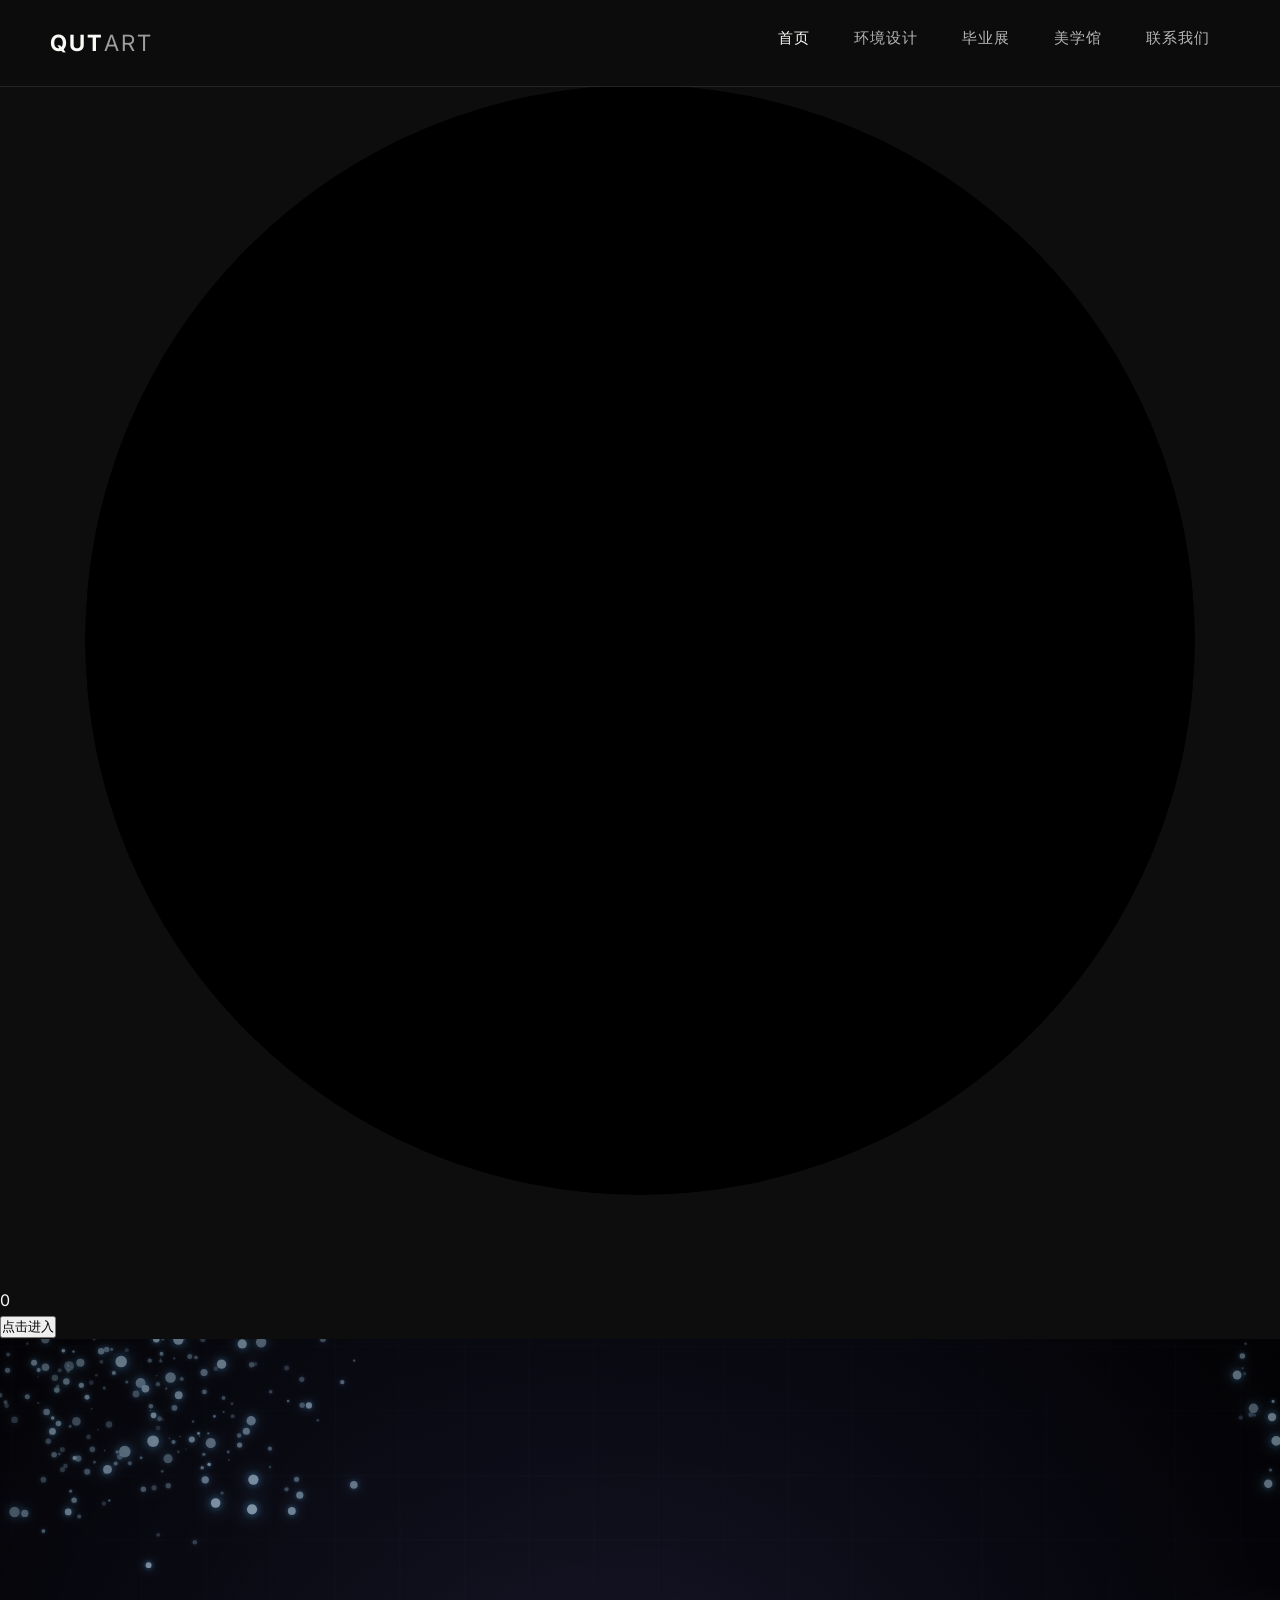
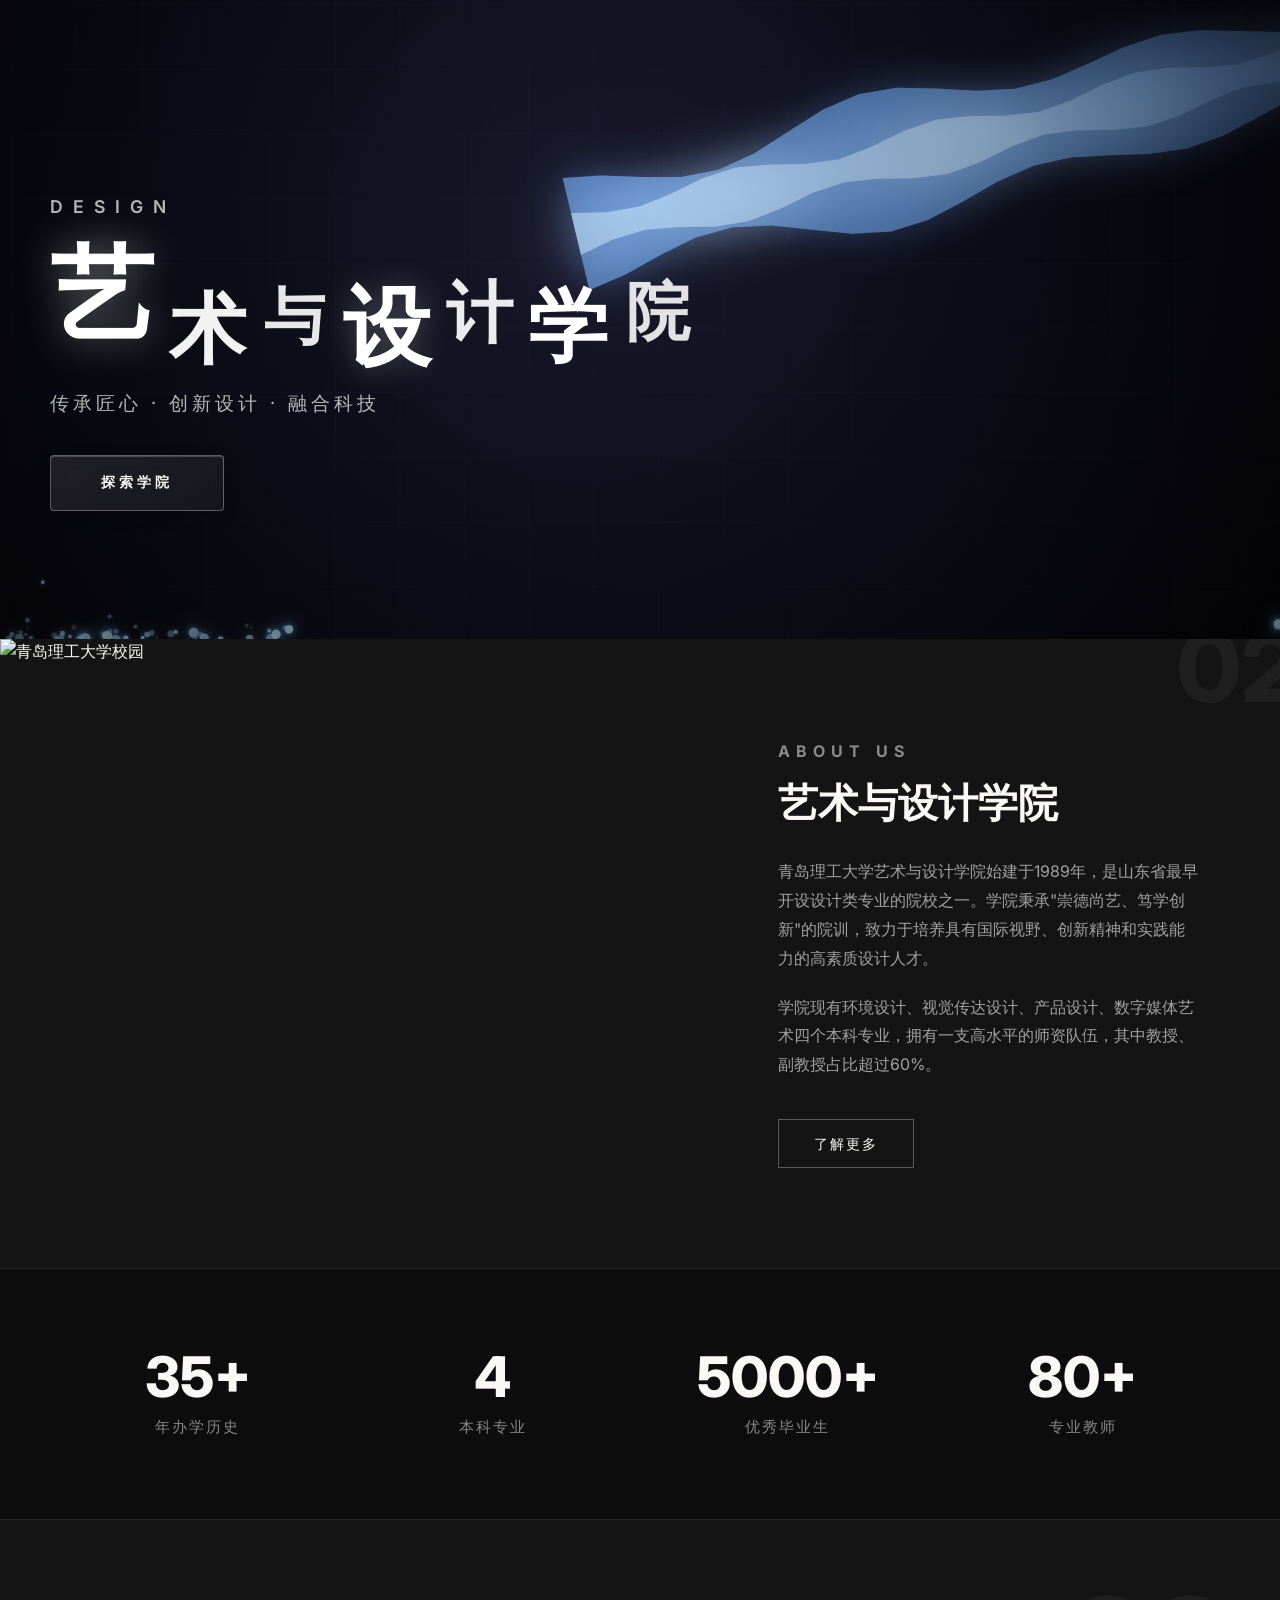
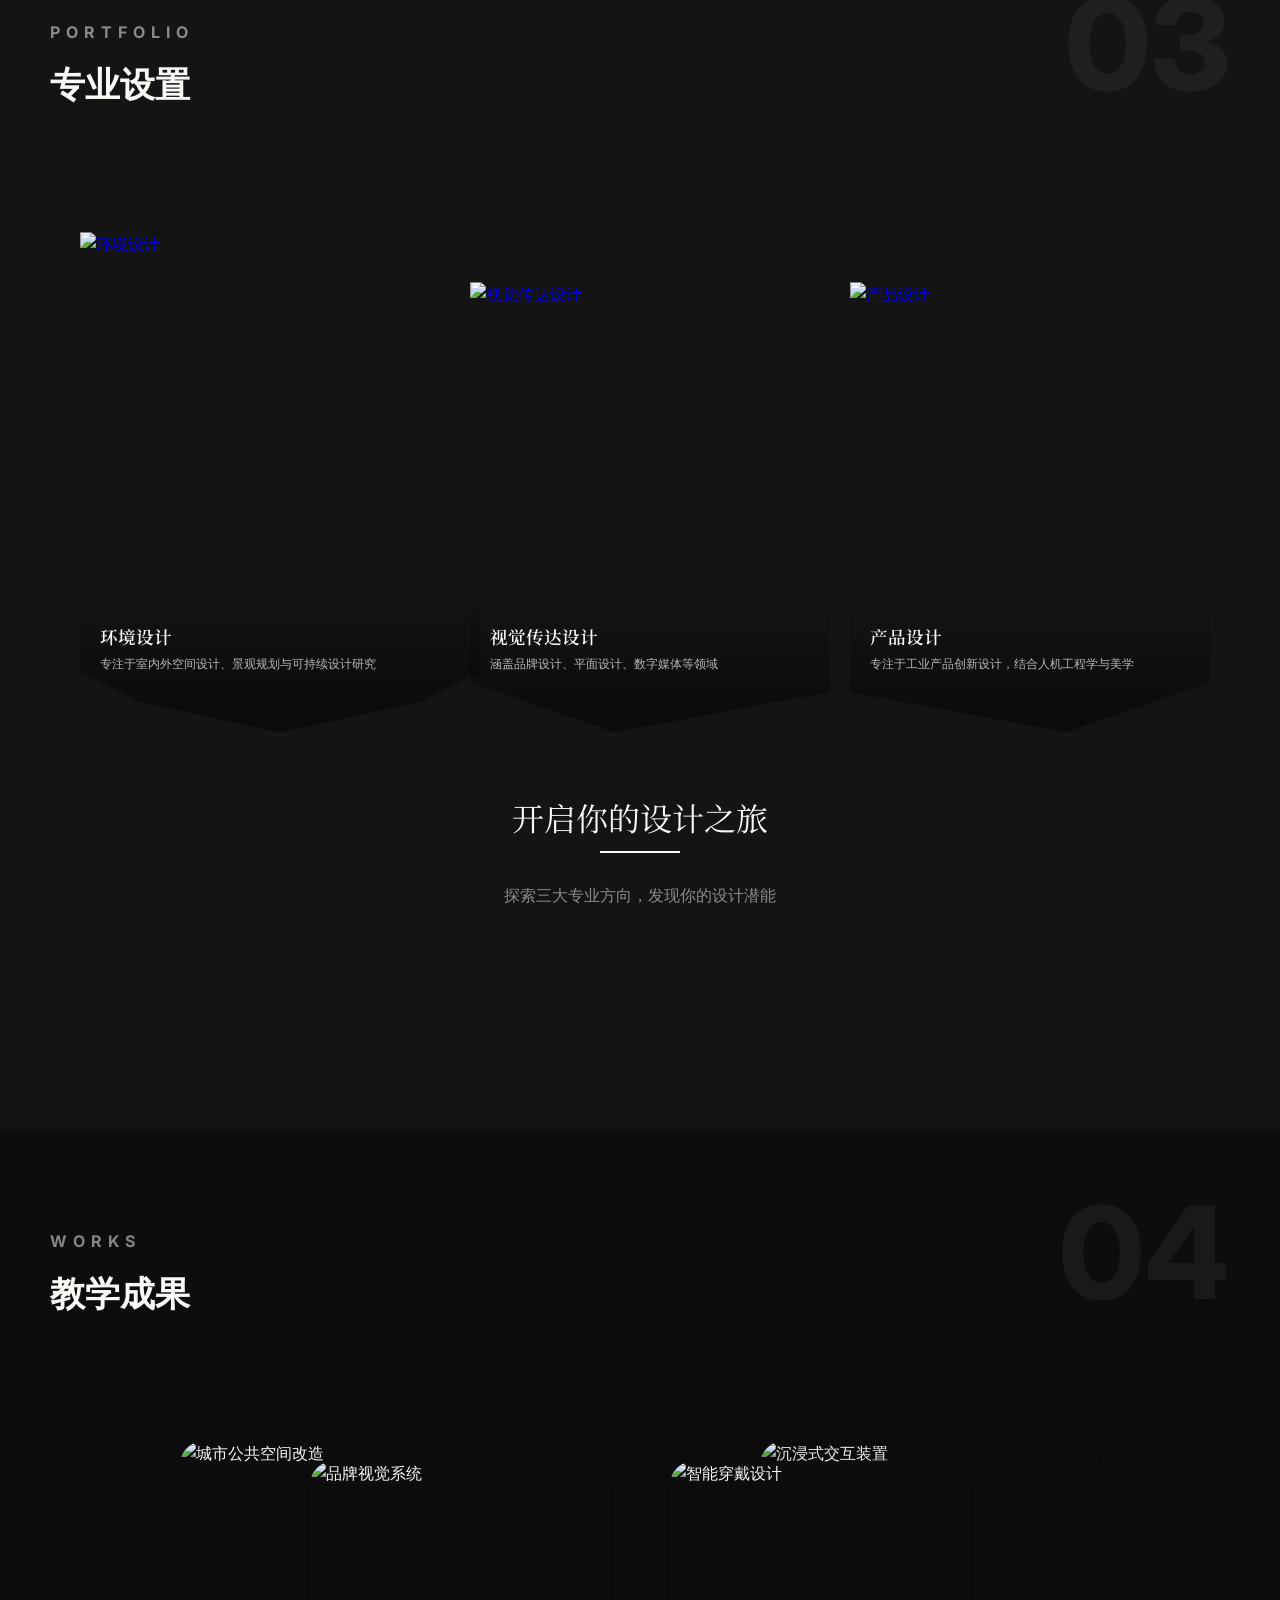
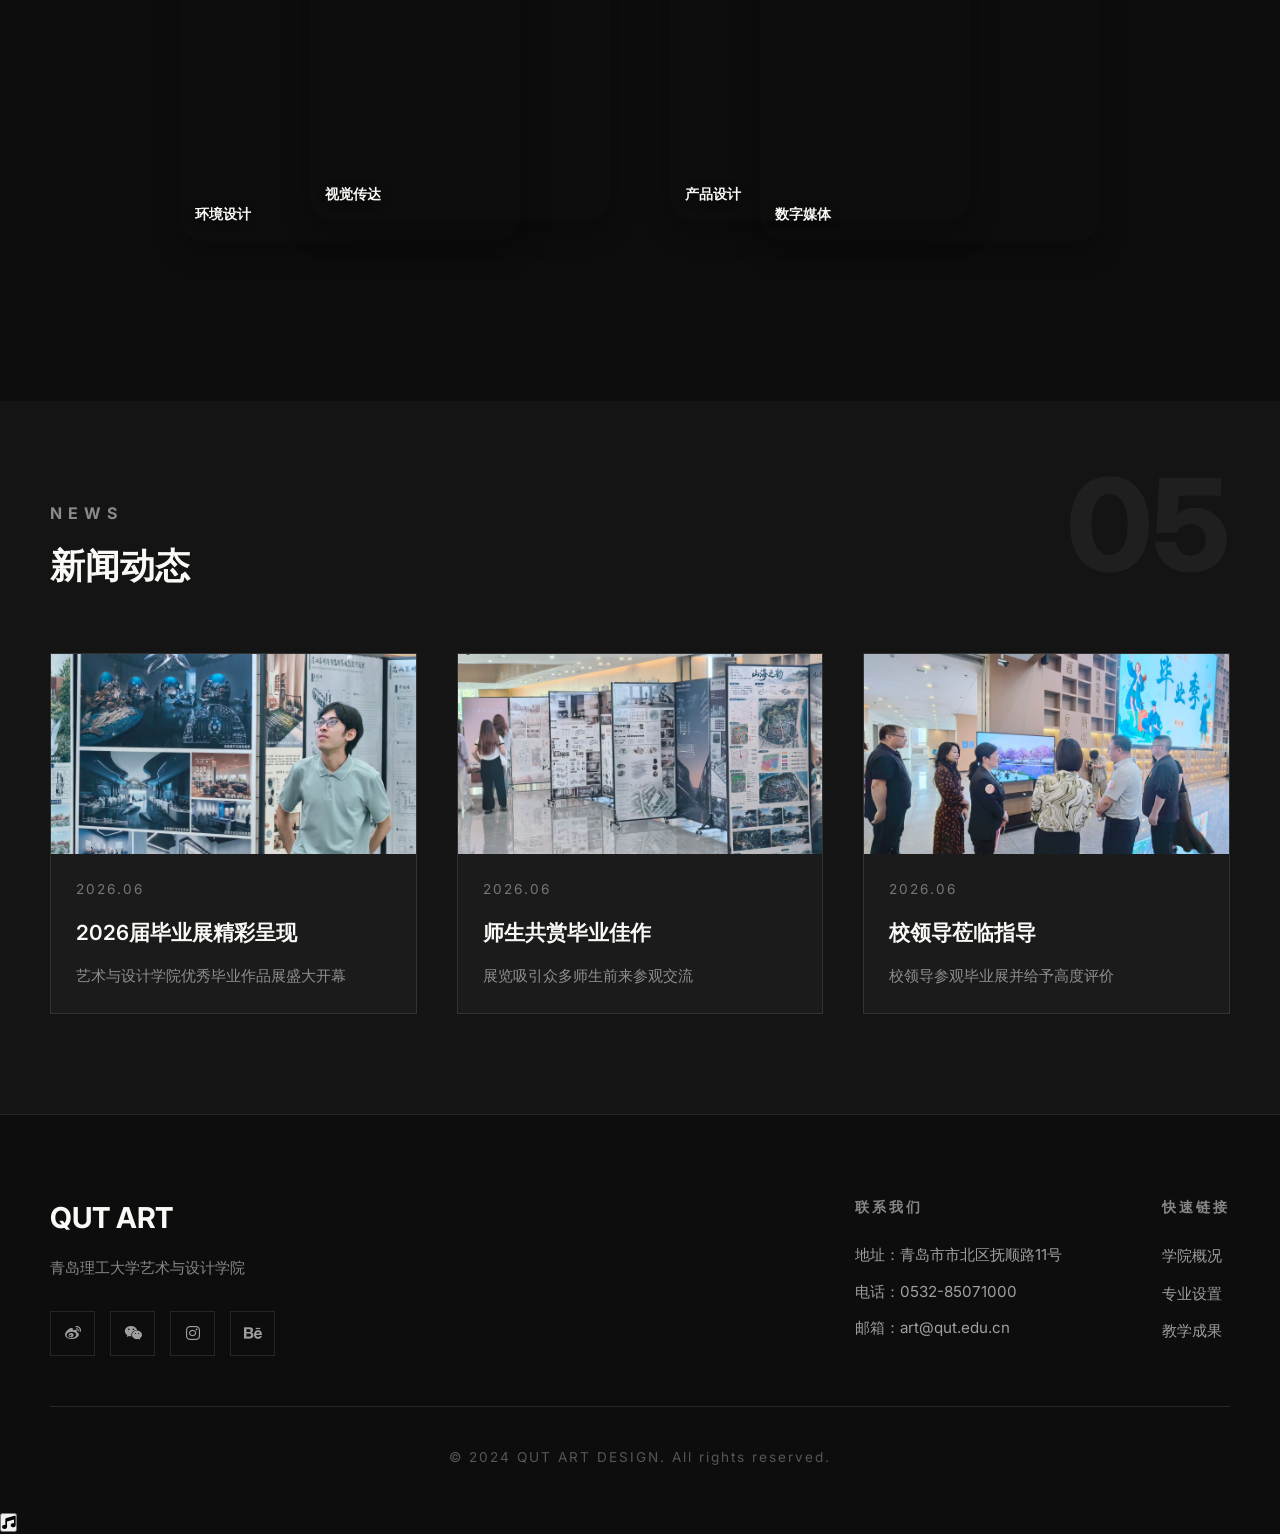
==== commit 57f9e6e5: "Add files via upload" ====
--- a/index.html
+++ b/index.html
@@ -9,6 +9,16 @@
     <link rel="stylesheet" href="https://cdnjs.cloudflare.com/ajax/libs/font-awesome/6.4.0/css/all.min.css">
 </head>
 <body>
+    <div class="preloader" id="preloader">
+        <div class="preloader-inner">
+            <svg class="preloader-svg" viewBox="0 0 120 120">
+                <circle class="preloader-track" cx="60" cy="60" r="52"/>
+                <circle class="preloader-progress" cx="60" cy="60" r="52" id="preloaderCircle"/>
+            </svg>
+            <div class="preloader-percent" id="preloaderPercent">0</div>
+        </div>
+        <button class="preloader-enter" id="preloaderEnter">点击进入</button>
+    </div>
 
     <nav id="navbar">
         <a href="index.html" class="logo">QUT<span>ART</span></a>
@@ -84,43 +94,41 @@
         </div>
         
         <div class="programs-showcase">
-            <div class="programs-carousel">
-                <div class="program-slide program-center">
-                    <div class="program-slide-inner">
-                        <img src="https://trae-api-cn.mchost.guru/api/ide/v1/text_to_image?prompt=Environmental%20design%20interior%20architecture%20modern%20space%20planning%20sustainable%20living&image_size=landscape_4_3" alt="环境设计">
-                        <div class="program-slide-overlay"></div>
-                    </div>
-                    <div class="program-slide-info">
-                        <h4>环境设计</h4>
-                        <p>专注于室内外空间设计、景观规划与可持续设计研究</p>
-                    </div>
-                </div>
-                
-                <div class="program-slide program-left">
-                    <div class="program-slide-inner">
-                        <img src="https://trae-api-cn.mchost.guru/api/ide/v1/text_to_image?prompt=Visual%20communication%20design%20graphic%20art%20brand%20identity%20creative%20typography&image_size=landscape_4_3" alt="视觉传达设计">
-                        <div class="program-slide-overlay"></div>
-                    </div>
-                    <div class="program-slide-info">
-                        <h4>视觉传达设计</h4>
-                        <p>涵盖品牌设计、平面设计、数字媒体等领域</p>
-                    </div>
-                </div>
-                
-                <div class="program-slide program-right">
-                    <div class="program-slide-inner">
-                        <img src="https://trae-api-cn.mchost.guru/api/ide/v1/text_to_image?prompt=Product%20design%20industrial%20modern%20innovation%20technology%20creative%20form&image_size=landscape_4_3" alt="产品设计">
-                        <div class="program-slide-overlay"></div>
-                    </div>
+	            <div class="programs-carousel">
+	                <a href="about-environment.html" class="program-slide program-center">
+	                    <div class="program-slide-inner">
+	                        <img src="https://trae-api-cn.mchost.guru/api/ide/v1/text_to_image?prompt=Environmental%20design%20interior%20architecture%20modern%20space%20planning%20sustainable%20living&image_size=landscape_4_3" alt="环境设计">
+	                        <div class="program-slide-overlay"></div>
+	                    </div>
+	                    <div class="program-slide-info">
+	                        <h4>环境设计</h4>
+	                        <p>专注于室内外空间设计、景观规划与可持续设计研究</p>
+	                    </div>
+	                </a>
+	                
+	                <a href="about-environment.html" class="program-slide program-left">
+	                    <div class="program-slide-inner">
+	                        <img src="https://trae-api-cn.mchost.guru/api/ide/v1/text_to_image?prompt=Visual%20communication%20design%20graphic%20art%20brand%20identity%20creative%20typography&image_size=landscape_4_3" alt="视觉传达设计">
+	                        <div class="program-slide-overlay"></div>
+	                    </div>
+	                    <div class="program-slide-info">
+	                        <h4>视觉传达设计</h4>
+	                        <p>涵盖品牌设计、平面设计、数字媒体等领域</p>
+	                    </div>
+	                </a>
+	                
+	                <a href="about-environment.html" class="program-slide program-right">
+	                    <div class="program-slide-inner">
+	                        <img src="https://trae-api-cn.mchost.guru/api/ide/v1/text_to_image?prompt=Product%20design%20industrial%20modern%20innovation%20technology%20creative%20form&image_size=landscape_4_3" alt="产品设计">
+	                        <div class="program-slide-overlay"></div>
+	                    </div>
                     <div class="program-slide-info">
                         <h4>产品设计</h4>
                         <p>专注于工业产品创新设计，结合人机工程学与美学</p>
                     </div>
-                </div>
-            </div>
-            
-            <div class="programs-wave"></div>
-            
+                </a>
+            </div>
+
             <div class="programs-footer">
                 <h3>开启你的设计之旅</h3>
                 <p>探索三大专业方向，发现你的设计潜能</p>
@@ -232,6 +240,13 @@
         </div>
     </footer>
 
+    <audio id="bgMusic" loop preload="auto">
+        <source src="666.MP3/666.MP3" type="audio/mpeg">
+    </audio>
+    <button class="music-toggle" id="musicToggle">
+        <i class="fas fa-music"></i>
+    </button>
+
     <script src="script.js"></script>
 </body>
 </html>
